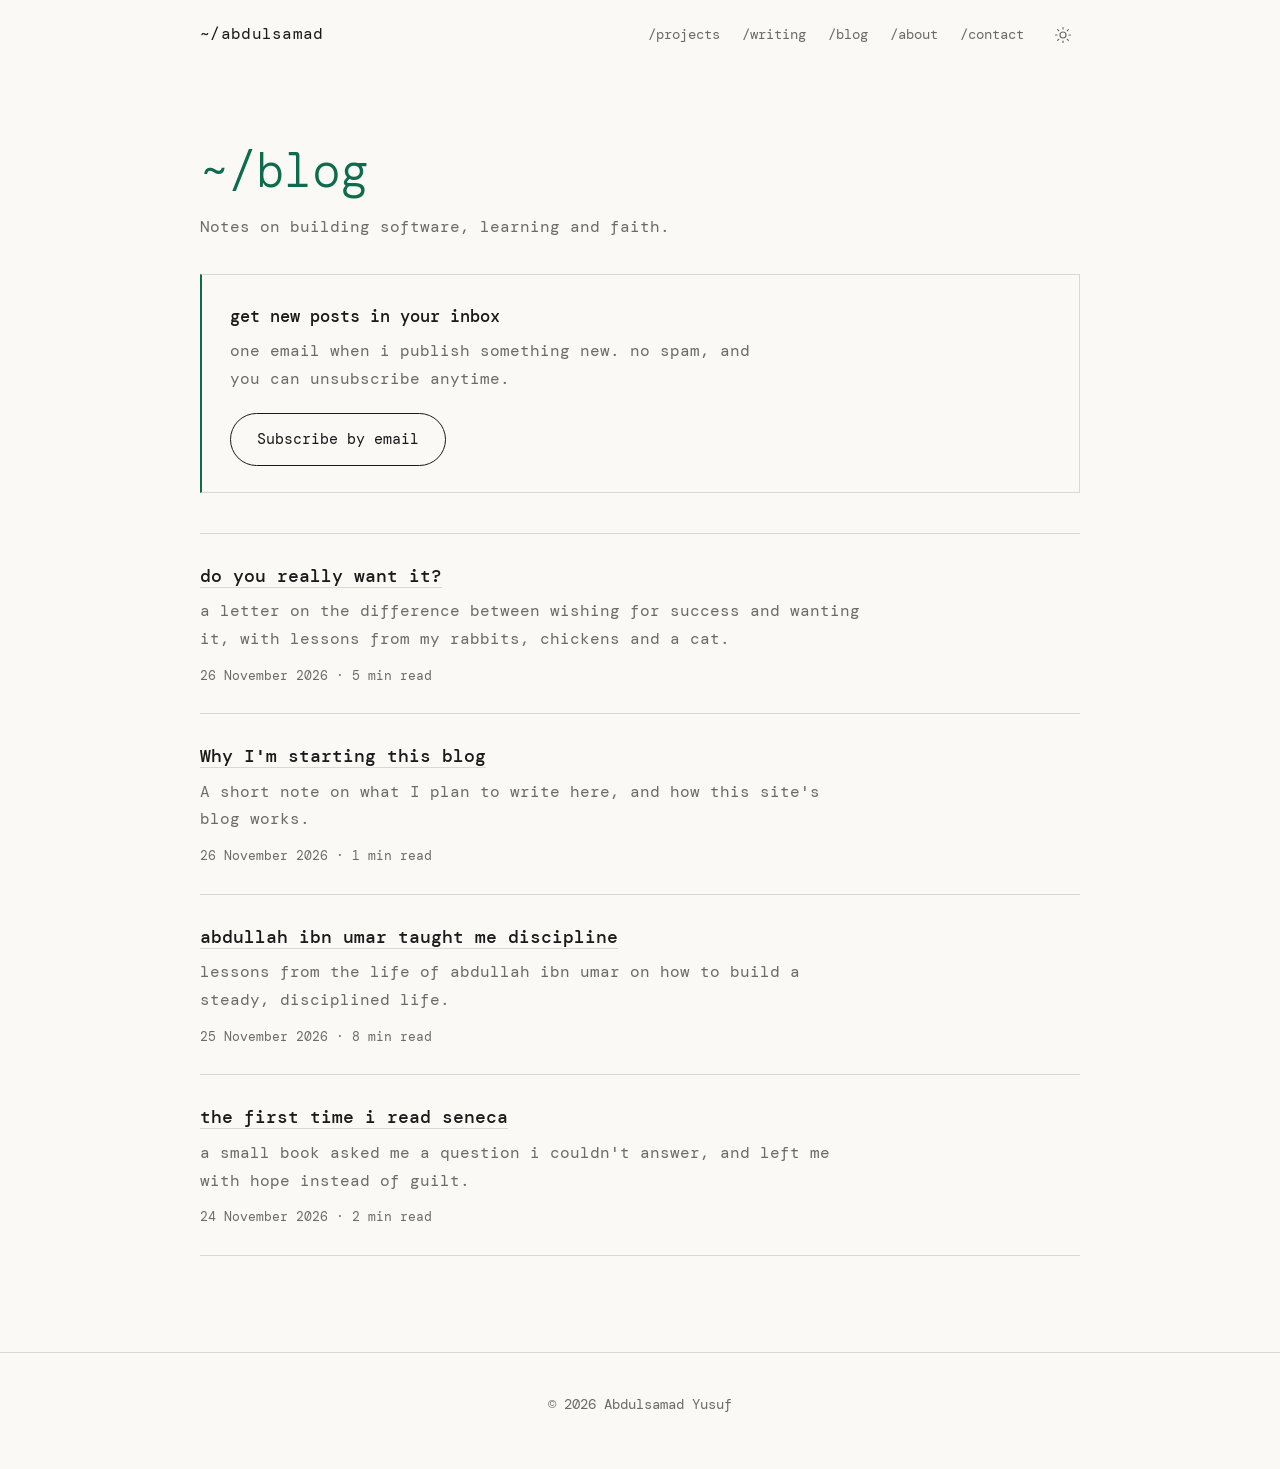
==== blog/index.html @ 69ed5ea5 "Add subscribe box to the blog and set the post dates - Subscribe-by-email box on the blog page and a" ====
<!DOCTYPE html>
<html lang="en">
<head>
  <meta charset="utf-8">
  <meta name="viewport" content="width=device-width, initial-scale=1">
  <title>Blog · Abdulsamad Yusuf</title>
  <meta name="description" content="Notes on building software, learning and faith by Abdulsamad Yusuf (Kaatib Yusuf).">
  <meta property="og:title" content="Blog · Abdulsamad Yusuf">
  <meta property="og:description" content="Notes on building software, learning and faith by Abdulsamad Yusuf (Kaatib Yusuf).">
  <meta property="og:type" content="article">
  <meta name="theme-color" content="#FAF9F6">
  <link rel="alternate" type="application/rss+xml" title="Abdulsamad Yusuf" href="../blog/feed.xml">
  <link rel="preconnect" href="https://fonts.googleapis.com">
  <link rel="preconnect" href="https://fonts.gstatic.com" crossorigin>
  <link href="https://fonts.googleapis.com/css2?family=DM+Mono:wght@300;400;500&display=swap" rel="stylesheet">
  <script>(function(){var d=document.documentElement;d.classList.add('js');var t=null;try{t=localStorage.getItem('theme')}catch(e){}if(!t)t=matchMedia('(prefers-color-scheme: dark)').matches?'dark':'light';d.setAttribute('data-theme',t);})();</script>
  <link rel="stylesheet" href="../style.css">
</head>
<body>
  <a class="skip" href="#main">Skip to content</a>
  <header class="nav" id="nav">
    <a class="brand" href="../index.html" aria-label="Home">~/abdulsamad</a>
    <div class="bar">
      <nav id="menu" aria-label="Primary">
        <a href="../index.html#projects">/projects</a>
        <a href="../index.html#writing">/writing</a>
        <a href="../blog/index.html">/blog</a>
        <a href="../index.html#about">/about</a>
        <a href="../index.html#contact">/contact</a>
      </nav>
      <button class="theme" id="theme" type="button" aria-label="Switch between light and dark theme">
        <svg class="i-sun" width="18" height="18" viewBox="0 0 24 24" fill="none" stroke="currentColor" stroke-width="1.6" stroke-linecap="round" aria-hidden="true"><circle cx="12" cy="12" r="4"/><path d="M12 2v2M12 20v2M4.9 4.9l1.4 1.4M17.7 17.7l1.4 1.4M2 12h2M20 12h2M4.9 19.1l1.4-1.4M17.7 6.3l1.4-1.4"/></svg>
        <svg class="i-moon" width="18" height="18" viewBox="0 0 24 24" fill="none" stroke="currentColor" stroke-width="1.6" stroke-linecap="round" stroke-linejoin="round" aria-hidden="true"><path d="M20 14.5A8 8 0 0 1 9.5 4a8 8 0 1 0 10.5 10.5z"/></svg>
      </button>
      <button class="burger" id="burger" type="button" aria-label="Open menu" aria-expanded="false" aria-controls="menu"><span></span><span></span><span></span></button>
    </div>
  </header>

  <main id="main">
    <section class="block blog-top">
      <div class="wrap">
        <h1 class="page-h">~/blog</h1>
        <p class="prose">Notes on building software, learning and faith.</p>
        <aside class="sub" aria-label="Subscribe by email">
          <p class="sub-t">get new posts in your inbox</p>
          <p class="sub-d">one email when i publish something new. no spam, and you can unsubscribe anytime.</p>
          <a class="pill" href="https://kaatibyuusuf.substack.com/" target="_blank" rel="noopener">Subscribe by email</a>
        </aside>
        <ul class="rows">
          <li><a class="row" href="do-you-really-want-it.html"><span class="row-title">do you really want it?</span><span class="row-desc">a letter on the difference between wishing for success and wanting it, with lessons from my rabbits, chickens and a cat.</span><span class="row-tags">26 November 2026 · 5 min read</span></a></li>
          <li><a class="row" href="why-i-am-starting-this-blog.html"><span class="row-title">Why I'm starting this blog</span><span class="row-desc">A short note on what I plan to write here, and how this site's blog works.</span><span class="row-tags">26 November 2026 · 1 min read</span></a></li>
          <li><a class="row" href="abdullah-ibn-umar-taught-me-discipline.html"><span class="row-title">abdullah ibn umar taught me discipline</span><span class="row-desc">lessons from the life of abdullah ibn umar on how to build a steady, disciplined life.</span><span class="row-tags">25 November 2026 · 8 min read</span></a></li>
          <li><a class="row" href="the-first-time-i-read-seneca.html"><span class="row-title">the first time i read seneca</span><span class="row-desc">a small book asked me a question i couldn't answer, and left me with hope instead of guilt.</span><span class="row-tags">24 November 2026 · 2 min read</span></a></li>
        </ul>
      </div>
    </section>
  </main>
  <footer class="foot"><div class="wrap">© 2026 Abdulsamad Yusuf</div></footer>
  <script src="../script.js"></script>
</body>
</html>
---- style.css ----
:root {
  --bg: #FAF9F6;
  --ink: #1A1A1A;
  --muted: #6B6B68;
  --line: #DAD8D2;
  --rule: #C4553F;
  --accent: #0E6B4D;
  --hover: #F0EEE9;
  --mono: "DM Mono", ui-monospace, SFMono-Regular, Menlo, Consolas, monospace;
  --wrap: 880px;
  color-scheme: light;
}
[data-theme="dark"] {
  --bg: #0A0A0A;
  --ink: #F0F0EE;
  --muted: #9A9A96;
  --line: #2A2A28;
  --rule: #B5584A;
  --accent: #6DBF9D;
  --hover: #141414;
  color-scheme: dark;
}

*, *::before, *::after { box-sizing: border-box; }
html { scroll-behavior: smooth; scroll-padding-top: 72px; }
body {
  margin: 0; background: var(--bg); color: var(--ink);
  font-family: var(--mono); font-weight: 400; font-size: 15.5px; line-height: 1.8;
  -webkit-font-smoothing: antialiased;
}
a { color: inherit; }
strong { font-weight: 500; color: var(--ink); }
:focus-visible { outline: 2px solid var(--accent); outline-offset: 3px; border-radius: 2px; }

.wrap { width: min(var(--wrap), 100% - 48px); margin-inline: auto; }

.skip { position: absolute; left: 16px; top: -48px; z-index: 100; background: var(--ink); color: var(--bg); padding: 8px 14px; text-decoration: none; }
.skip:focus { top: 12px; }

/* nav */
.nav {
  position: sticky; top: 0; z-index: 20;
  display: flex; align-items: center; justify-content: space-between; gap: 16px;
  padding: 18px max(24px, calc((100% - var(--wrap)) / 2));
  background: var(--bg); border-bottom: 1px solid transparent;
}
.brand { text-decoration: none; letter-spacing: .02em; }
.bar { display: flex; align-items: center; gap: 22px; }
.bar nav { display: flex; align-items: center; gap: 22px; font-size: 14px; }
.bar nav a { text-decoration: none; color: var(--muted); }
.bar nav a:hover { color: var(--ink); }
.theme {
  display: grid; place-items: center; width: 34px; height: 34px;
  background: none; border: 0; color: var(--muted); cursor: pointer; border-radius: 50%;
}
.theme:hover { color: var(--ink); background: var(--hover); }
.i-moon { display: none; }
[data-theme="dark"] .i-sun { display: none; }
[data-theme="dark"] .i-moon { display: block; }
.burger { display: none; width: 40px; height: 40px; background: none; border: 0; cursor: pointer; padding: 0; position: relative; }
.burger span { position: absolute; left: 8px; right: 8px; height: 2px; background: var(--ink); transition: transform .2s, opacity .2s; }
.burger span:nth-child(1) { top: 13px; }
.burger span:nth-child(2) { top: 19px; }
.burger span:nth-child(3) { top: 25px; }
.nav.open .burger span:nth-child(1) { transform: translateY(6px) rotate(45deg); }
.nav.open .burger span:nth-child(2) { opacity: 0; }
.nav.open .burger span:nth-child(3) { transform: translateY(-6px) rotate(-45deg); }

/* hero */
.hero {
  position: relative; overflow: hidden;
  min-height: calc(100svh - 70px);
  display: flex; align-items: center; padding: 72px 0 110px;
}
.hero .wrap { position: relative; z-index: 1; }
.notebook {
  position: absolute; inset: 0; background: var(--line); opacity: .75;
  -webkit-mask: url("data:image/svg+xml,%3Csvg xmlns='http://www.w3.org/2000/svg' width='44' height='44'%3E%3Crect y='43' width='44' height='1'/%3E%3C/svg%3E");
          mask: url("data:image/svg+xml,%3Csvg xmlns='http://www.w3.org/2000/svg' width='44' height='44'%3E%3Crect y='43' width='44' height='1'/%3E%3C/svg%3E");
}
.hero::before {
  content: ""; position: absolute; top: 0; bottom: 0;
  left: max(16px, calc((100% - var(--wrap)) / 2 - 28px));
  width: 1px; background: var(--rule); opacity: .6; z-index: 1;
}
h1 {
  margin: 0 0 30px; font-weight: 300; font-size: clamp(36px, 6.6vw, 66px);
  line-height: 1.1; letter-spacing: -.02em; max-width: 20ch;
}
.lede { margin: 0 0 44px; max-width: 64ch; font-size: 17px; line-height: 1.9; color: var(--muted); }
.lede strong { font-weight: 500; }

.actions { display: flex; flex-wrap: wrap; gap: 12px; margin: 0; }
.pill {
  display: inline-block; padding: 14px 30px;
  border: 1px solid var(--ink); border-radius: 999px;
  text-decoration: none; font-size: 14.5px; background: transparent;
  transition: background .15s, color .15s;
}
.pill:hover { background: var(--ink); color: var(--bg); }

/* blocks */
.block { padding: 96px 0; border-top: 1px solid var(--line); }
.label { margin: 0 0 36px; font-size: 14px; font-weight: 400; color: var(--accent); letter-spacing: .02em; }
.stack-label { margin-top: 72px; }
.big { margin: 0 0 24px; font-weight: 300; font-size: clamp(32px, 5.4vw, 48px); line-height: 1.15; letter-spacing: -.02em; }
.prose { max-width: 66ch; }
.prose p { margin: 0 0 1.1em; }
.prose p:last-child { margin-bottom: 0; }
p.prose { margin: 0 0 32px; color: var(--muted); }
.prose a { color: var(--ink); text-decoration-color: var(--accent); text-underline-offset: 4px; text-decoration-thickness: 2px; }
.prose em { font-style: italic; }

.rows { list-style: none; margin: 0; padding: 0; }
.rows li { border-top: 1px solid var(--line); }
.rows li:last-child { border-bottom: 1px solid var(--line); }
.row { display: block; padding: 26px 12px; margin: 0 -12px; text-decoration: none; transition: background .15s; }
a.row:hover { background: var(--hover); }
.row-title { display: block; font-size: 18px; font-weight: 500; margin-bottom: 6px; }
a.row .row-title { text-decoration: underline; text-decoration-color: var(--line); text-underline-offset: 5px; }
a.row:hover .row-title { text-decoration-color: var(--accent); }
.row-desc { display: block; max-width: 66ch; color: var(--muted); }
.row-tags { display: block; margin-top: 10px; font-size: 13px; color: var(--muted); }

.books { list-style: none; margin: 0 0 36px; padding: 0; max-width: 66ch; }
.books li { padding: 12px 0; border-top: 1px solid var(--line); }
.books li:last-child { border-bottom: 1px solid var(--line); }

.stack { list-style: none; margin: 0; padding: 0; display: flex; flex-wrap: wrap; gap: 10px; }
.stack li { padding: 5px 14px; border: 1px solid var(--line); border-radius: 999px; font-size: 13.5px; }

/* blog */
.sub { margin: 48px 0 0; padding: 26px 28px; border: 1px solid var(--line); border-left: 2px solid var(--accent); }
.sub-t { margin: 0 0 6px; font-size: 17px; font-weight: 500; }
.sub-d { margin: 0 0 20px; color: var(--muted); max-width: 52ch; }
.sub .pill { padding: 12px 26px; }
.blog-top .sub { margin: 0 0 40px; }
.blog-top { border-top: 0; padding-top: 72px; }
.page-h { margin: 0 0 16px; font-weight: 300; font-size: clamp(32px, 5.4vw, 48px); line-height: 1.15; letter-spacing: -.02em; color: var(--accent); }
.post { max-width: 700px; }
.crumb { margin: 0 0 28px; font-size: 14px; }
.crumb a { color: var(--accent); text-decoration: none; }
.crumb a:hover { text-decoration: underline; text-underline-offset: 4px; }
.post-h { margin: 0 0 14px; font-weight: 300; font-size: clamp(30px, 5vw, 46px); line-height: 1.15; letter-spacing: -.02em; max-width: none; }
.meta { margin: 0 0 44px; font-size: 13.5px; color: var(--muted); }
.muted { color: var(--muted); }
.post-body { font-size: 16px; line-height: 1.95; }
.post-body > :first-child { margin-top: 0; }
.post-body p, .post-body ul, .post-body ol, .post-body pre, .post-body blockquote { margin: 0 0 1.3em; }
.post-body h2, .post-body h3, .post-body h4 { margin: 2em 0 .6em; font-weight: 500; line-height: 1.35; }
.post-body h2 { font-size: 21px; } .post-body h3 { font-size: 18px; } .post-body h4 { font-size: 16px; }
.post-body ul, .post-body ol { padding-left: 1.4em; }
.post-body li { margin-bottom: .35em; }
.post-body a { text-decoration-color: var(--accent); text-underline-offset: 4px; text-decoration-thickness: 2px; }
.post-body code { font-family: var(--mono); font-size: .92em; background: var(--hover); border: 1px solid var(--line); border-radius: 4px; padding: 1px 6px; }
.post-body pre { background: var(--hover); border: 1px solid var(--line); border-radius: 6px; padding: 16px 18px; overflow-x: auto; line-height: 1.7; font-size: 14px; }
.post-body pre code { background: none; border: 0; padding: 0; font-size: inherit; }
.post-body blockquote { border-left: 2px solid var(--rule); padding-left: 18px; color: var(--muted); }
.post-body blockquote > :last-child { margin-bottom: 0; }
.post-body img { max-width: 100%; height: auto; border-radius: 4px; }
.post-body hr { border: 0; border-top: 1px solid var(--line); margin: 2.4em 0; }
.post-nav { display: flex; justify-content: space-between; gap: 24px; margin-top: 64px; padding-top: 28px; border-top: 1px solid var(--line); font-size: 14.5px; }
.post-nav a { display: block; max-width: 48%; text-decoration: none; }
.post-nav a:hover { color: var(--accent); }
.post-nav a span { display: block; font-size: 13px; }
.post-nav a.r { text-align: right; margin-left: auto; }

/* contact links */
.links { list-style: none; margin: 0; padding: 0; display: flex; flex-wrap: wrap; gap: 12px; }
.pill.wide { display: flex; align-items: center; gap: 10px; border-color: var(--line); color: var(--muted); padding: 13px 26px; }
.pill.wide:hover { background: var(--hover); color: var(--ink); border-color: var(--muted); }
.ic { font-size: 13px; opacity: .8; }

.foot { padding: 40px 0 52px; border-top: 1px solid var(--line); color: var(--muted); font-size: 13.5px; text-align: center; }

/* intro */
.intro {
  position: fixed; inset: 0; z-index: 200; display: none;
  background: var(--bg); align-items: center; justify-content: center;
  transition: opacity .5s ease, visibility .5s;
}
.js:not(.no-intro) .intro { display: flex; }
.intro.done { opacity: 0; visibility: hidden; }
.intro-term { width: min(420px, 100% - 48px); font-size: 16px; line-height: 2; }
.prompt { color: var(--accent); }
.out { color: var(--muted); min-height: 2em; padding-left: 1.4em; }
.caret::after {
  content: ""; display: inline-block; width: .55em; height: 1.05em;
  background: var(--ink); vertical-align: -.2em; margin-left: 2px;
  animation: blink 1s steps(1) infinite;
}
@keyframes blink { 50% { opacity: 0; } }

@media (max-width: 720px) {
  .hero::before { left: 10px; }
  body { font-size: 15px; }
  .nav { padding: 10px 20px; border-bottom-color: var(--line); }
  .burger { display: block; }
  .bar { gap: 4px; }
  .bar nav {
    position: absolute; left: 0; right: 0; top: 100%;
    flex-direction: column; align-items: flex-start; gap: 0;
    background: var(--bg); border-bottom: 1px solid var(--line);
    padding: 8px 20px 16px; font-size: 16px;
    display: none;
  }
  .nav.open .bar nav { display: flex; }
  .bar nav a { padding: 10px 0; width: 100%; }
  .hero { padding: 56px 0 80px; }
  .block { padding: 68px 0; }
  .wrap { width: calc(100% - 40px); }
  .lede { font-size: 16px; }
  .actions .pill { flex: 0 0 auto; }
  .links { flex-direction: column; }
  .pill.wide { width: 100%; border-radius: 999px; padding: 15px 24px; }
}
@media (prefers-reduced-motion: reduce) {
  html { scroll-behavior: auto; }
  .intro { display: none !important; }
  * { transition: none !important; animation: none !important; }
}
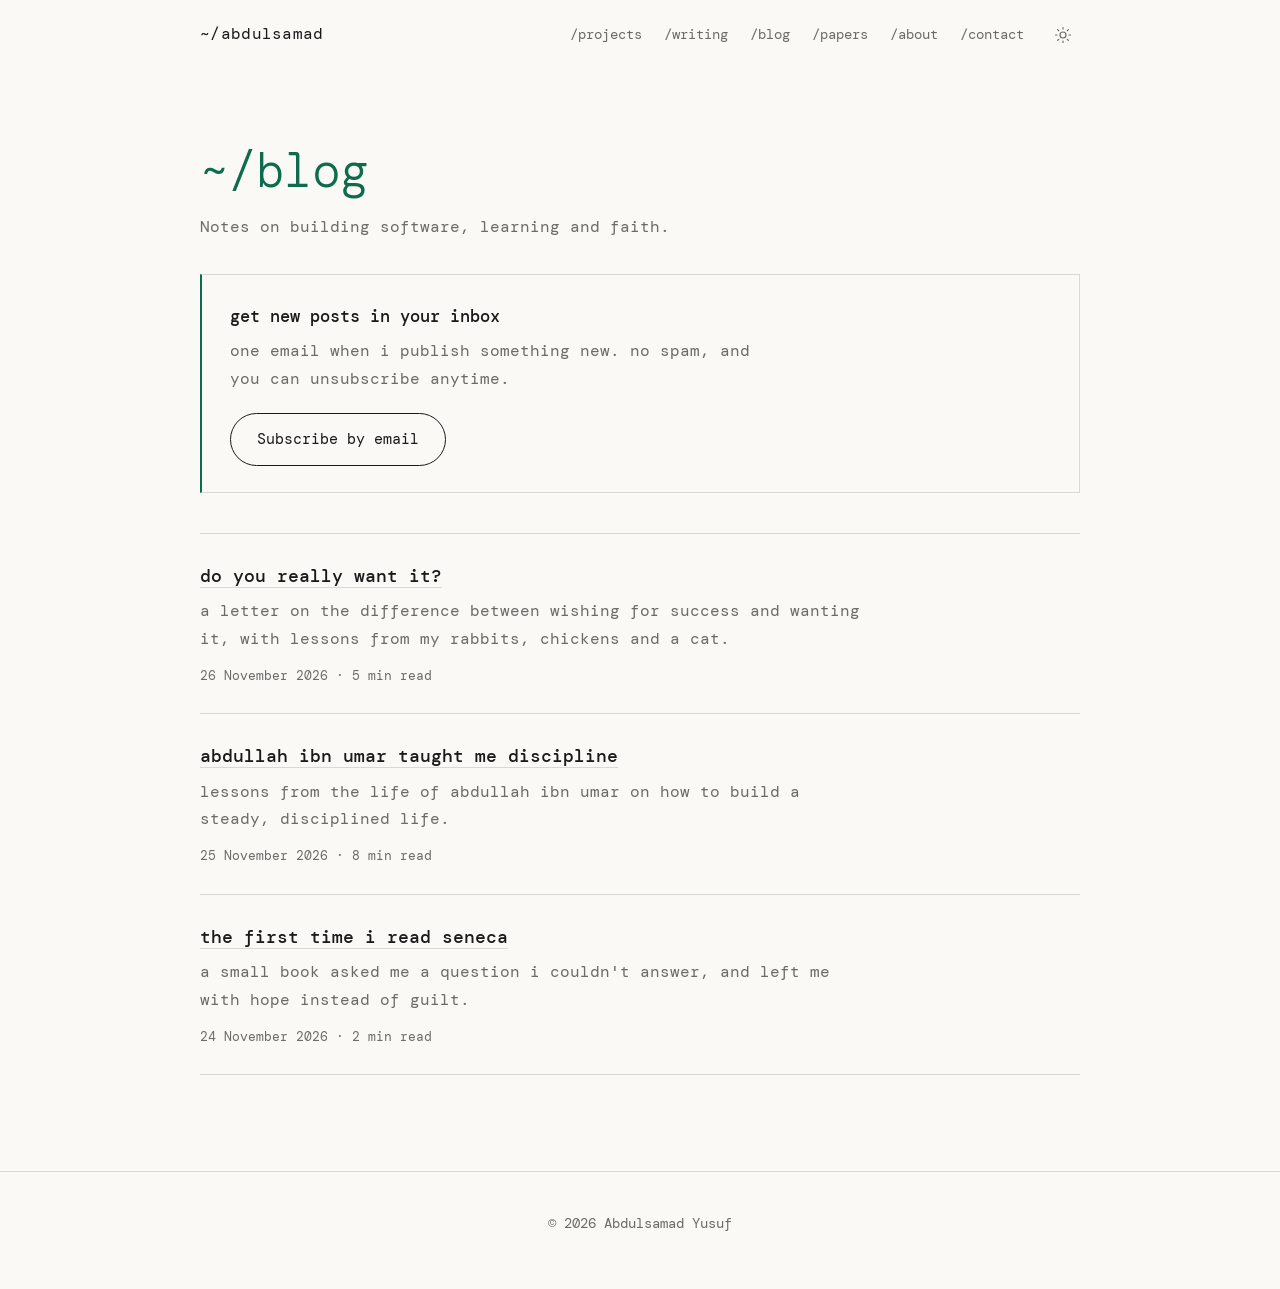
==== commit 3df3825a: "Add papers section - ~/papers with three papers and a short note on each - /papers nav link on home " ====
--- a/blog/index.html
+++ b/blog/index.html
@@ -25,6 +25,7 @@
         <a href="../index.html#projects">/projects</a>
         <a href="../index.html#writing">/writing</a>
         <a href="../blog/index.html">/blog</a>
+        <a href="../index.html#papers">/papers</a>
         <a href="../index.html#about">/about</a>
         <a href="../index.html#contact">/contact</a>
       </nav>
@@ -48,7 +49,6 @@
         </aside>
         <ul class="rows">
           <li><a class="row" href="do-you-really-want-it.html"><span class="row-title">do you really want it?</span><span class="row-desc">a letter on the difference between wishing for success and wanting it, with lessons from my rabbits, chickens and a cat.</span><span class="row-tags">26 November 2026 · 5 min read</span></a></li>
-          <li><a class="row" href="why-i-am-starting-this-blog.html"><span class="row-title">Why I'm starting this blog</span><span class="row-desc">A short note on what I plan to write here, and how this site's blog works.</span><span class="row-tags">26 November 2026 · 1 min read</span></a></li>
           <li><a class="row" href="abdullah-ibn-umar-taught-me-discipline.html"><span class="row-title">abdullah ibn umar taught me discipline</span><span class="row-desc">lessons from the life of abdullah ibn umar on how to build a steady, disciplined life.</span><span class="row-tags">25 November 2026 · 8 min read</span></a></li>
           <li><a class="row" href="the-first-time-i-read-seneca.html"><span class="row-title">the first time i read seneca</span><span class="row-desc">a small book asked me a question i couldn't answer, and left me with hope instead of guilt.</span><span class="row-tags">24 November 2026 · 2 min read</span></a></li>
         </ul>
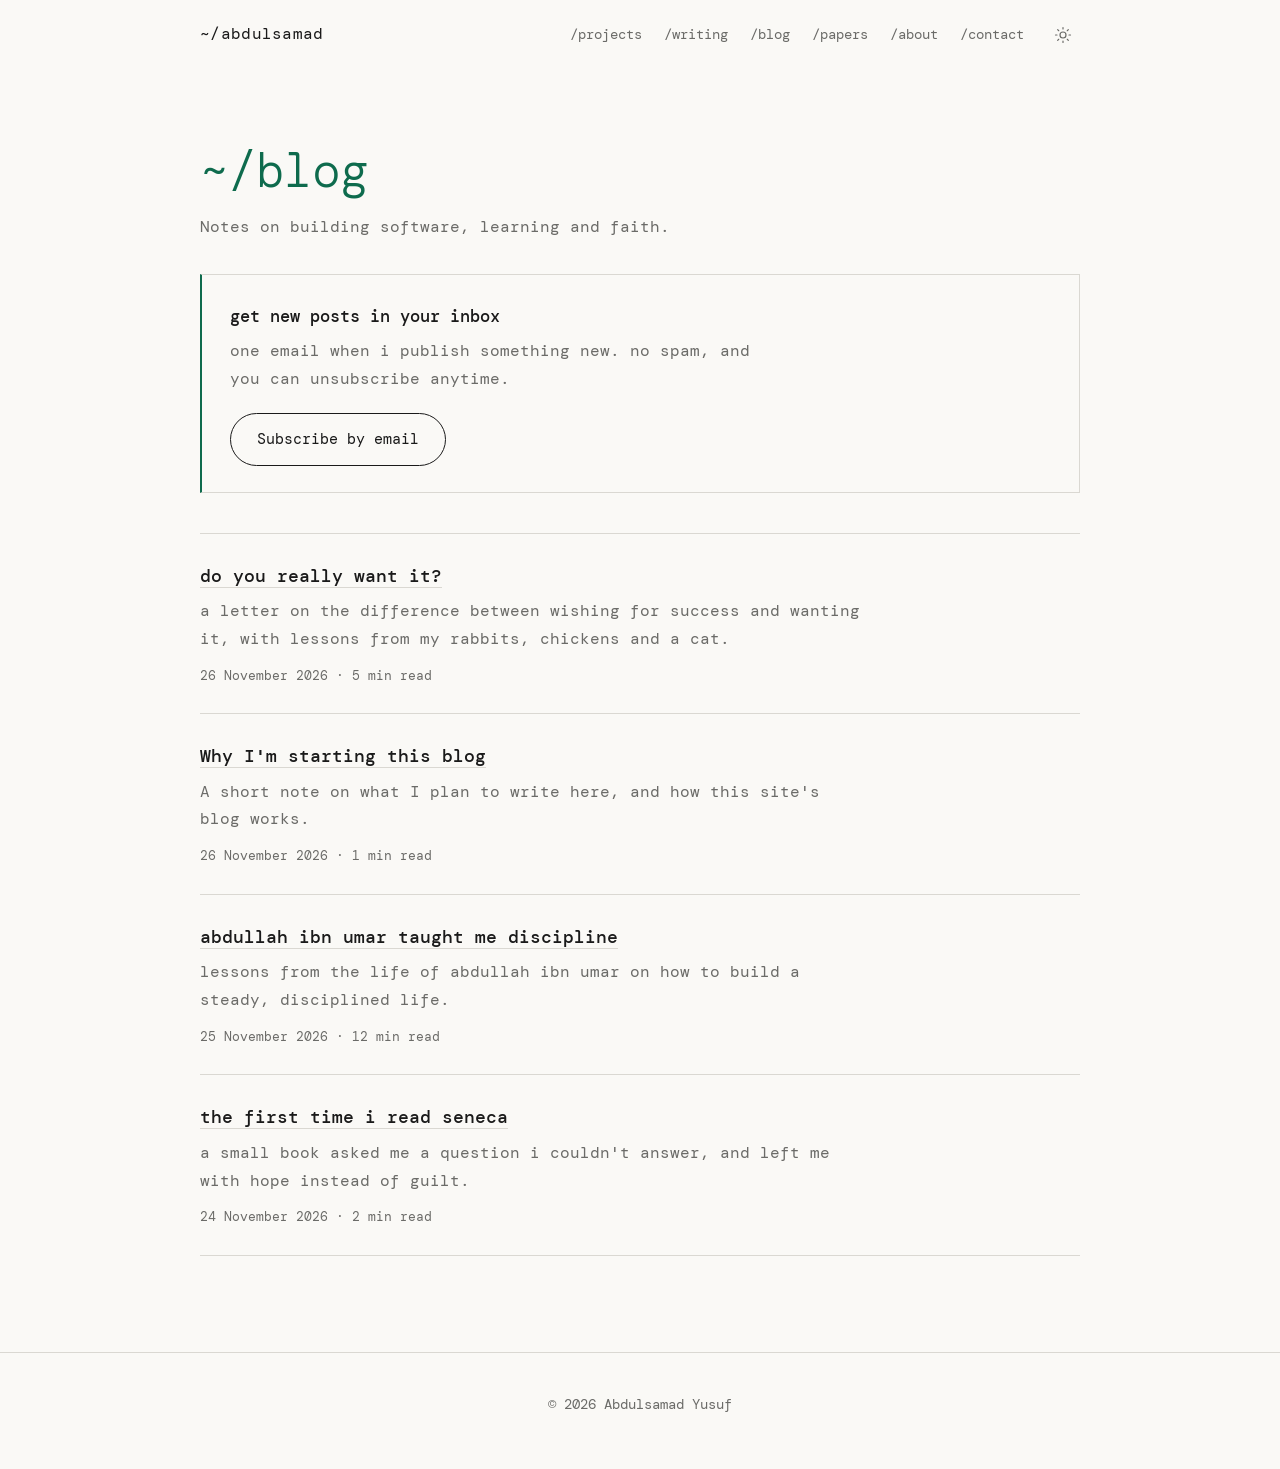
==== commit 28bb3015: "Rewrite Abdullah ibn Umar post in a more authoritative voice - Replace post body with the revised te" ====
--- a/blog/index.html
+++ b/blog/index.html
@@ -49,7 +49,8 @@
         </aside>
         <ul class="rows">
           <li><a class="row" href="do-you-really-want-it.html"><span class="row-title">do you really want it?</span><span class="row-desc">a letter on the difference between wishing for success and wanting it, with lessons from my rabbits, chickens and a cat.</span><span class="row-tags">26 November 2026 · 5 min read</span></a></li>
-          <li><a class="row" href="abdullah-ibn-umar-taught-me-discipline.html"><span class="row-title">abdullah ibn umar taught me discipline</span><span class="row-desc">lessons from the life of abdullah ibn umar on how to build a steady, disciplined life.</span><span class="row-tags">25 November 2026 · 8 min read</span></a></li>
+          <li><a class="row" href="why-i-am-starting-this-blog.html"><span class="row-title">Why I'm starting this blog</span><span class="row-desc">A short note on what I plan to write here, and how this site's blog works.</span><span class="row-tags">26 November 2026 · 1 min read</span></a></li>
+          <li><a class="row" href="abdullah-ibn-umar-taught-me-discipline.html"><span class="row-title">abdullah ibn umar taught me discipline</span><span class="row-desc">lessons from the life of abdullah ibn umar on how to build a steady, disciplined life.</span><span class="row-tags">25 November 2026 · 12 min read</span></a></li>
           <li><a class="row" href="the-first-time-i-read-seneca.html"><span class="row-title">the first time i read seneca</span><span class="row-desc">a small book asked me a question i couldn't answer, and left me with hope instead of guilt.</span><span class="row-tags">24 November 2026 · 2 min read</span></a></li>
         </ul>
       </div>
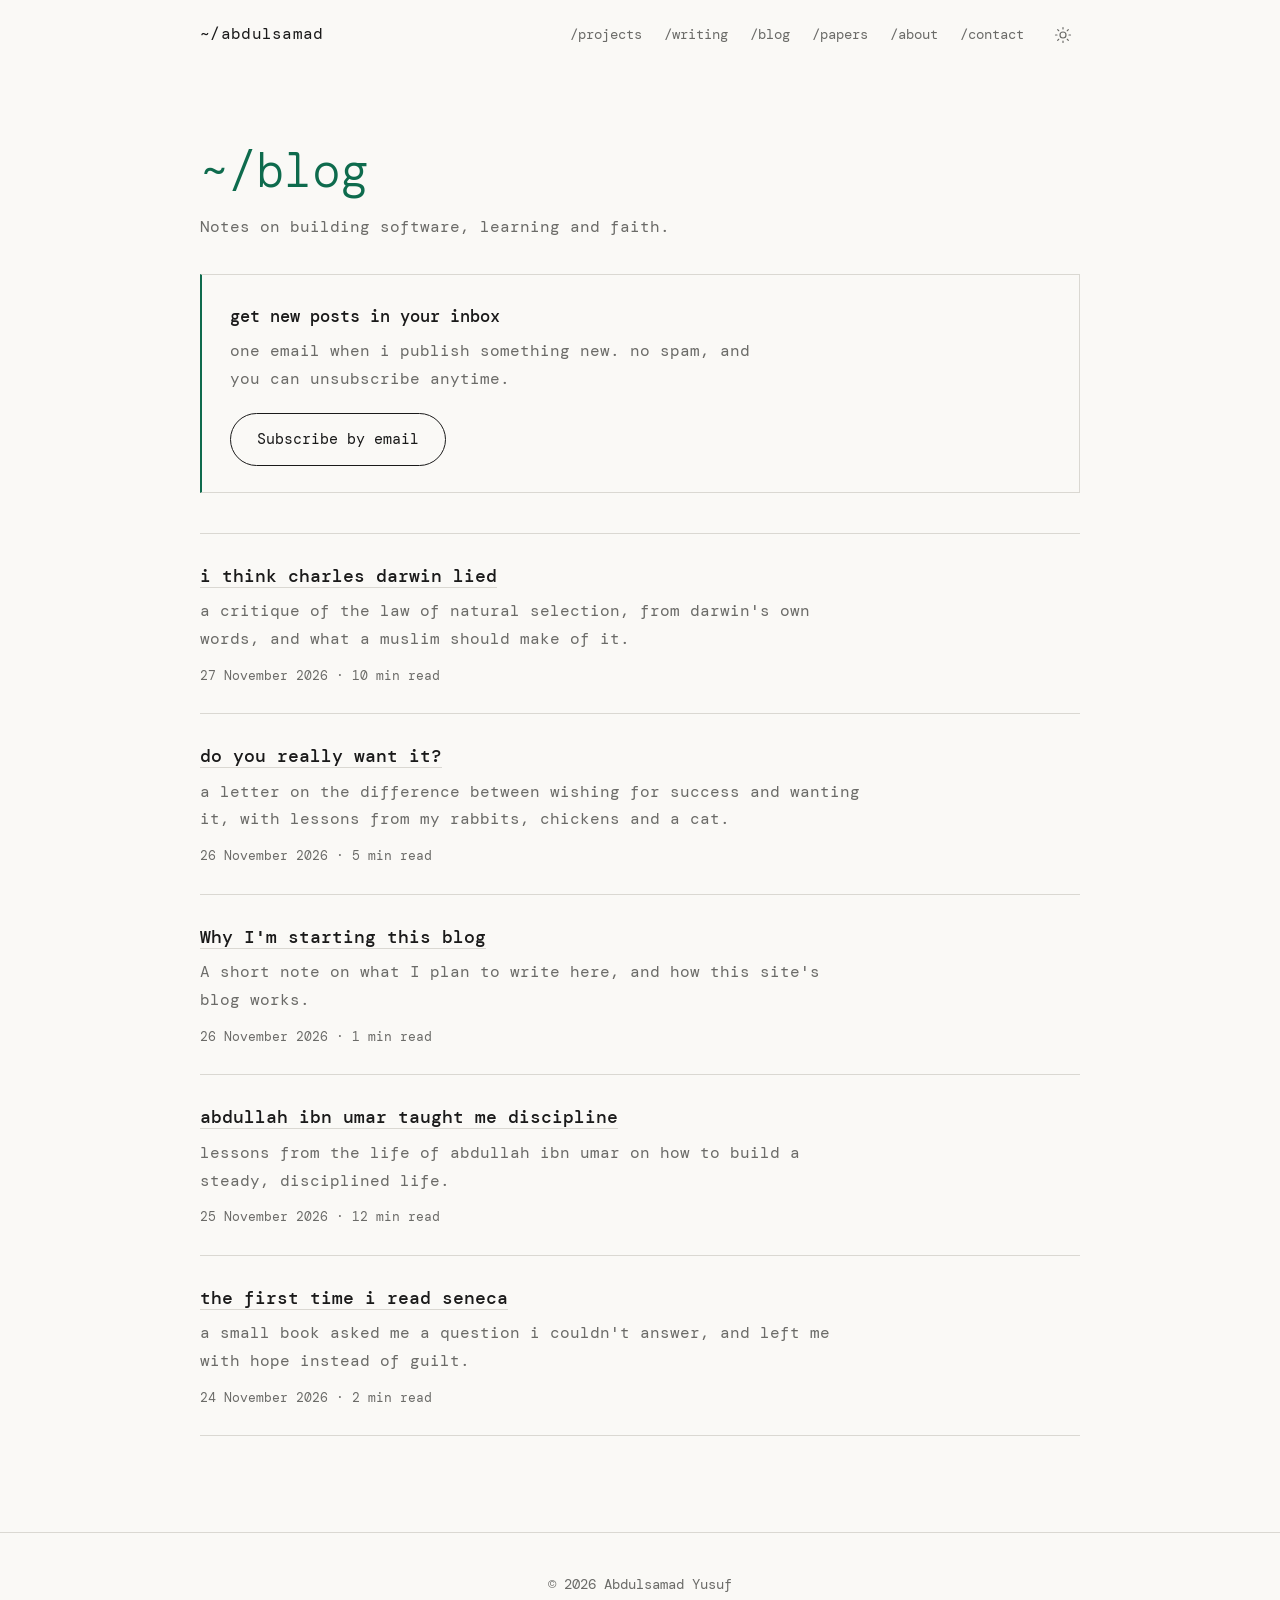
==== commit 371c1d3e: "Add blog post: i think charles darwin lied - New post on natural selection, from darwin's own words " ====
--- a/blog/index.html
+++ b/blog/index.html
@@ -48,6 +48,7 @@
           <a class="pill" href="https://kaatibyuusuf.substack.com/" target="_blank" rel="noopener">Subscribe by email</a>
         </aside>
         <ul class="rows">
+          <li><a class="row" href="i-think-charles-darwin-lied.html"><span class="row-title">i think charles darwin lied</span><span class="row-desc">a critique of the law of natural selection, from darwin's own words, and what a muslim should make of it.</span><span class="row-tags">27 November 2026 · 10 min read</span></a></li>
           <li><a class="row" href="do-you-really-want-it.html"><span class="row-title">do you really want it?</span><span class="row-desc">a letter on the difference between wishing for success and wanting it, with lessons from my rabbits, chickens and a cat.</span><span class="row-tags">26 November 2026 · 5 min read</span></a></li>
           <li><a class="row" href="why-i-am-starting-this-blog.html"><span class="row-title">Why I'm starting this blog</span><span class="row-desc">A short note on what I plan to write here, and how this site's blog works.</span><span class="row-tags">26 November 2026 · 1 min read</span></a></li>
           <li><a class="row" href="abdullah-ibn-umar-taught-me-discipline.html"><span class="row-title">abdullah ibn umar taught me discipline</span><span class="row-desc">lessons from the life of abdullah ibn umar on how to build a steady, disciplined life.</span><span class="row-tags">25 November 2026 · 12 min read</span></a></li>
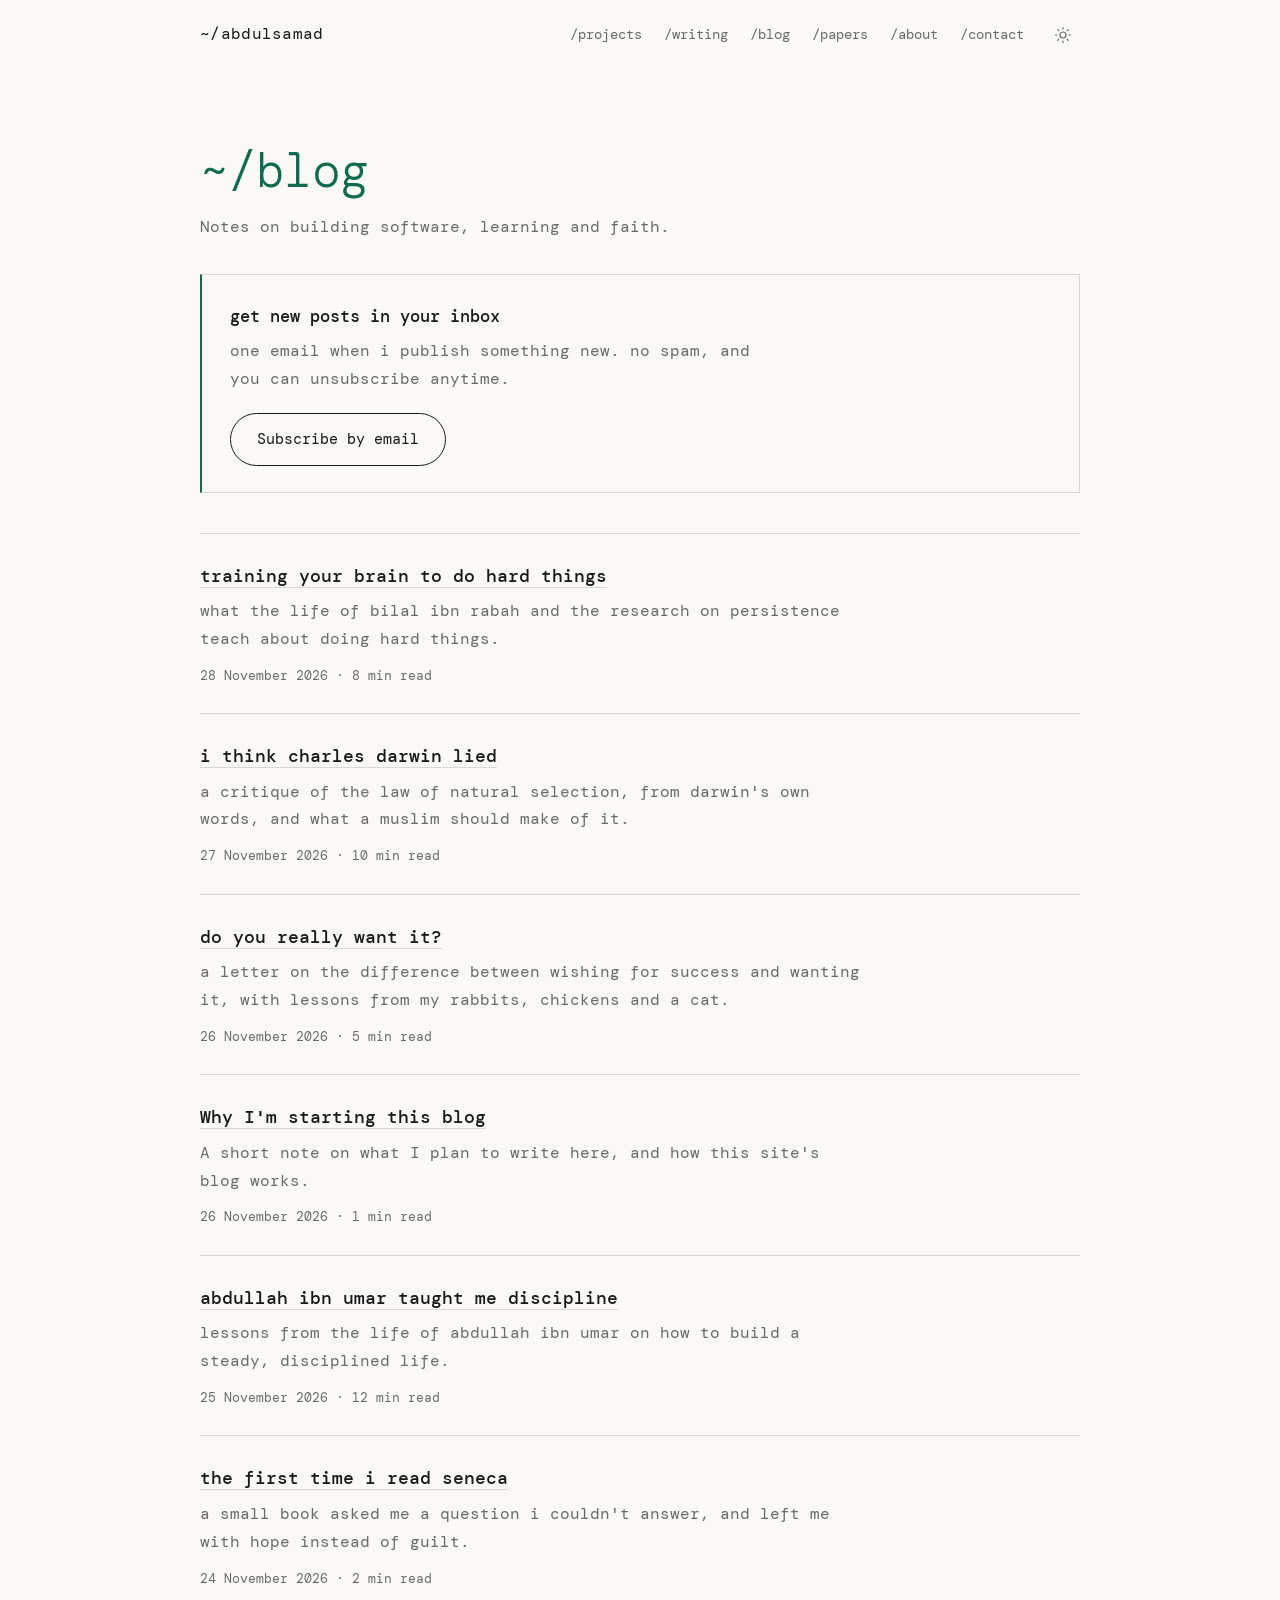
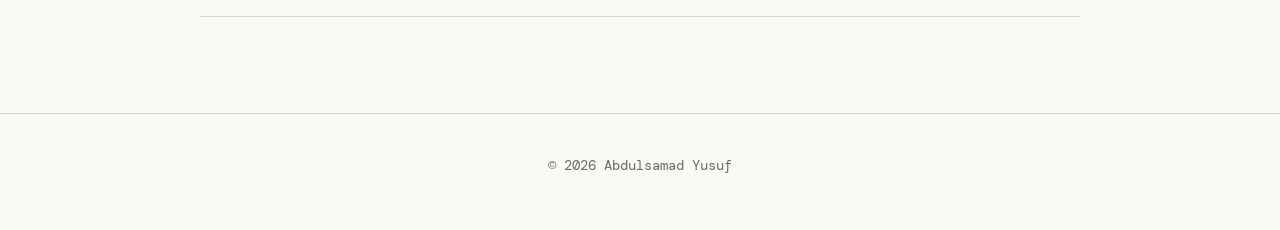
==== commit 4411d37d: "Add blog post: training your brain to do hard things - New post built on the life of Bilal ibn Rabah" ====
--- a/blog/index.html
+++ b/blog/index.html
@@ -48,6 +48,7 @@
           <a class="pill" href="https://kaatibyuusuf.substack.com/" target="_blank" rel="noopener">Subscribe by email</a>
         </aside>
         <ul class="rows">
+          <li><a class="row" href="training-your-brain-to-do-hard-things.html"><span class="row-title">training your brain to do hard things</span><span class="row-desc">what the life of bilal ibn rabah and the research on persistence teach about doing hard things.</span><span class="row-tags">28 November 2026 · 8 min read</span></a></li>
           <li><a class="row" href="i-think-charles-darwin-lied.html"><span class="row-title">i think charles darwin lied</span><span class="row-desc">a critique of the law of natural selection, from darwin's own words, and what a muslim should make of it.</span><span class="row-tags">27 November 2026 · 10 min read</span></a></li>
           <li><a class="row" href="do-you-really-want-it.html"><span class="row-title">do you really want it?</span><span class="row-desc">a letter on the difference between wishing for success and wanting it, with lessons from my rabbits, chickens and a cat.</span><span class="row-tags">26 November 2026 · 5 min read</span></a></li>
           <li><a class="row" href="why-i-am-starting-this-blog.html"><span class="row-title">Why I'm starting this blog</span><span class="row-desc">A short note on what I plan to write here, and how this site's blog works.</span><span class="row-tags">26 November 2026 · 1 min read</span></a></li>
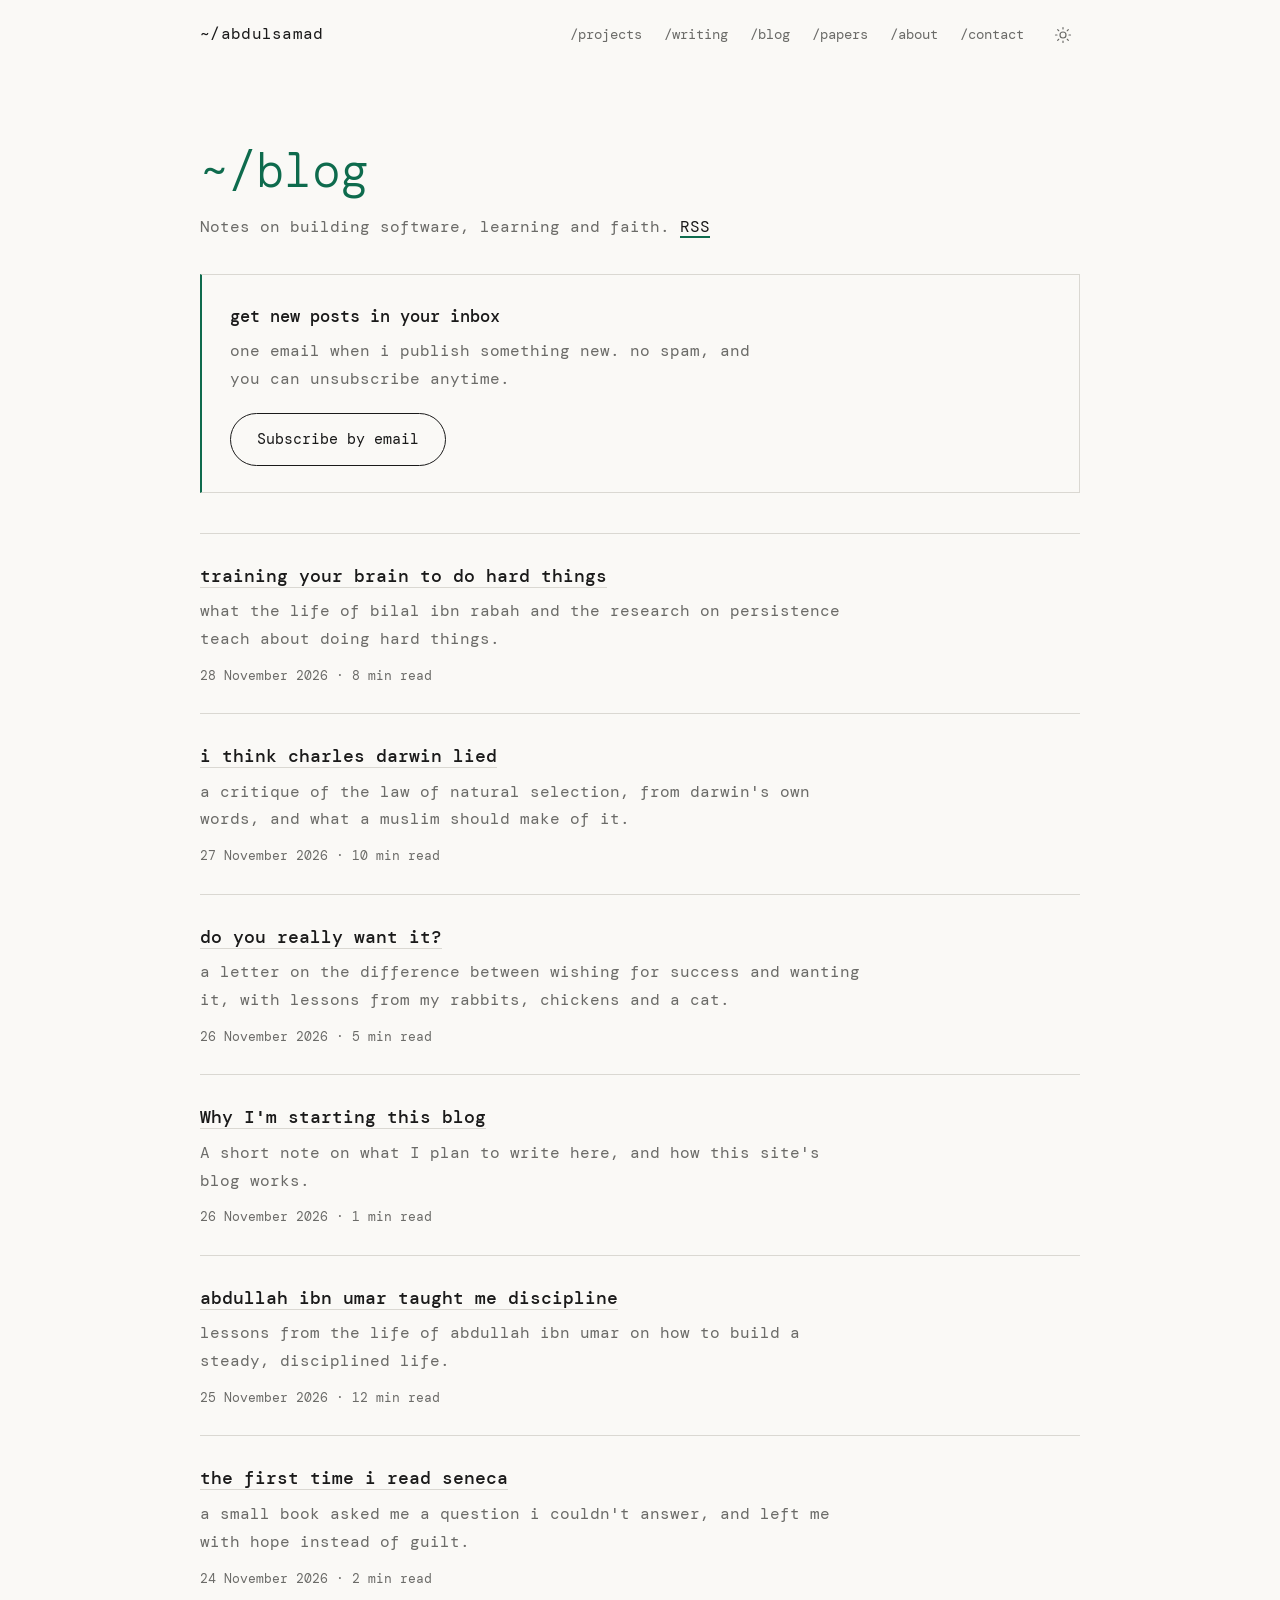
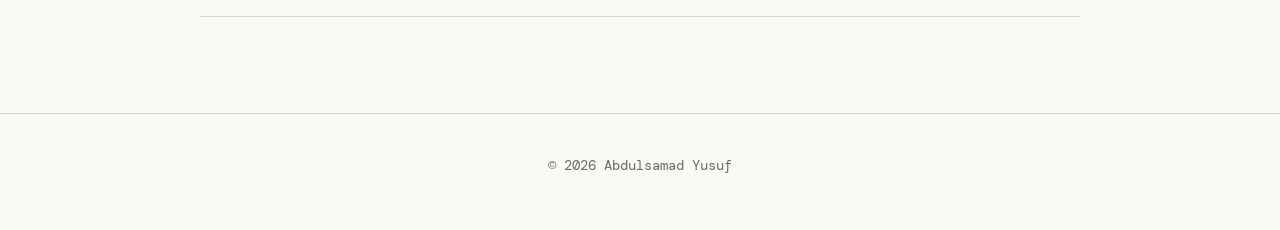
==== commit 44384a5a: "Add latest-post line, 404 page and RSS link - Homepage shows the newest post, updated by build-blog." ====
--- a/blog/index.html
+++ b/blog/index.html
@@ -41,7 +41,7 @@
     <section class="block blog-top">
       <div class="wrap">
         <h1 class="page-h">~/blog</h1>
-        <p class="prose">Notes on building software, learning and faith.</p>
+        <p class="prose">Notes on building software, learning and faith. <a href="feed.xml">RSS</a></p>
         <aside class="sub" aria-label="Subscribe by email">
           <p class="sub-t">get new posts in your inbox</p>
           <p class="sub-d">one email when i publish something new. no spam, and you can unsubscribe anytime.</p>
--- a/style.css
+++ b/style.css
@@ -219,3 +219,16 @@
   .intro { display: none !important; }
   * { transition: none !important; animation: none !important; }
 }
+
+/* reading */
+.books li { display: flex; flex-wrap: wrap; justify-content: space-between; gap: 2px 24px; }
+.bk-a { color: var(--muted); font-size: 14px; }
+.shelf { max-width: 700px; }
+.shelf-h { margin: 44px 0 12px; font-size: 14px; font-weight: 400; color: var(--accent); letter-spacing: .02em; }
+
+/* latest post */
+.latest { margin: 24px 0 0; font-size: 14.5px; color: var(--muted); }
+.latest a { color: var(--ink); text-decoration-color: var(--accent); text-underline-offset: 4px; text-decoration-thickness: 2px; }
+/* 404 */
+.nf { max-width: 52ch; }
+.nf .page-h { margin-bottom: 20px; }
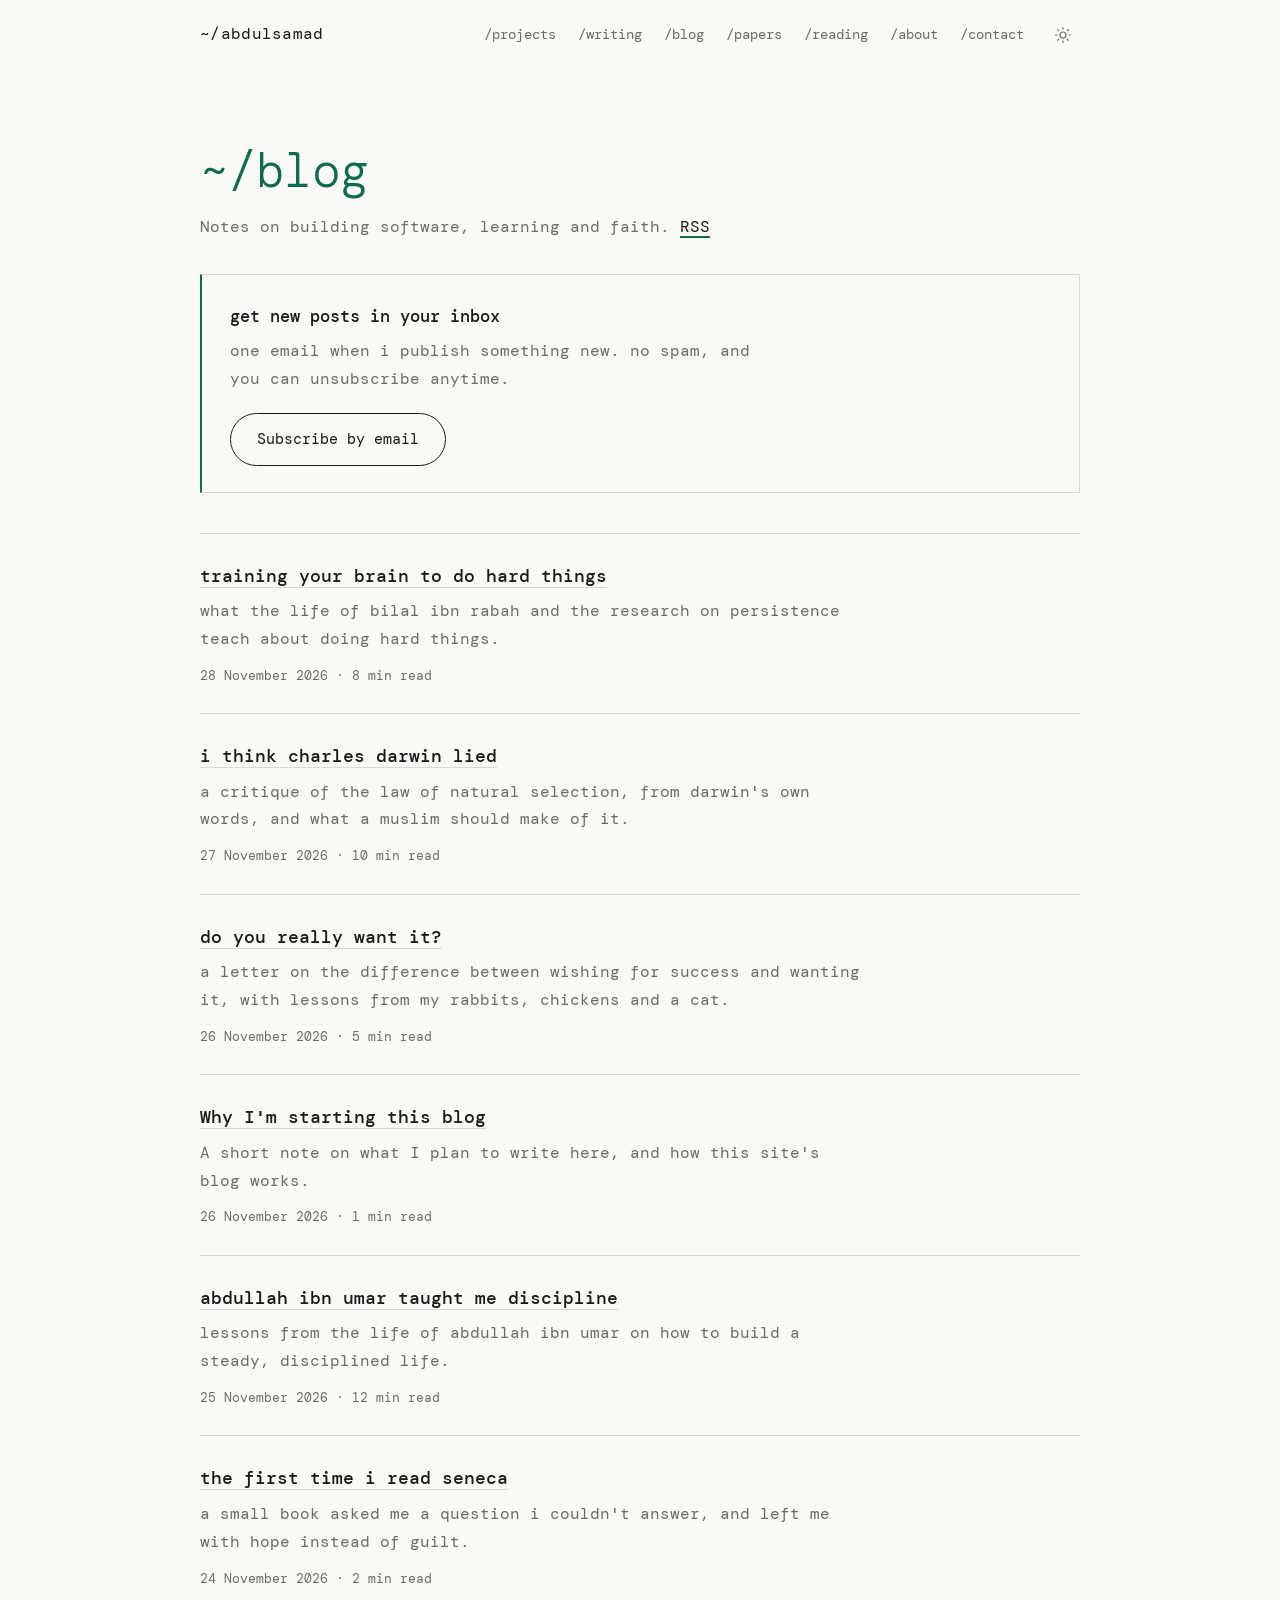
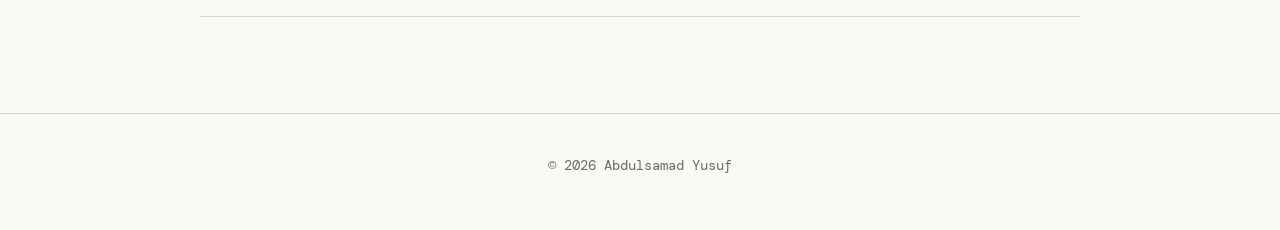
==== commit 68811db4: "Add /reading to the menu - /reading link in the nav on home, blog, reading and 404 pages" ====
--- a/blog/index.html
+++ b/blog/index.html
@@ -26,6 +26,7 @@
         <a href="../index.html#writing">/writing</a>
         <a href="../blog/index.html">/blog</a>
         <a href="../index.html#papers">/papers</a>
+        <a href="../index.html#reading">/reading</a>
         <a href="../index.html#about">/about</a>
         <a href="../index.html#contact">/contact</a>
       </nav>
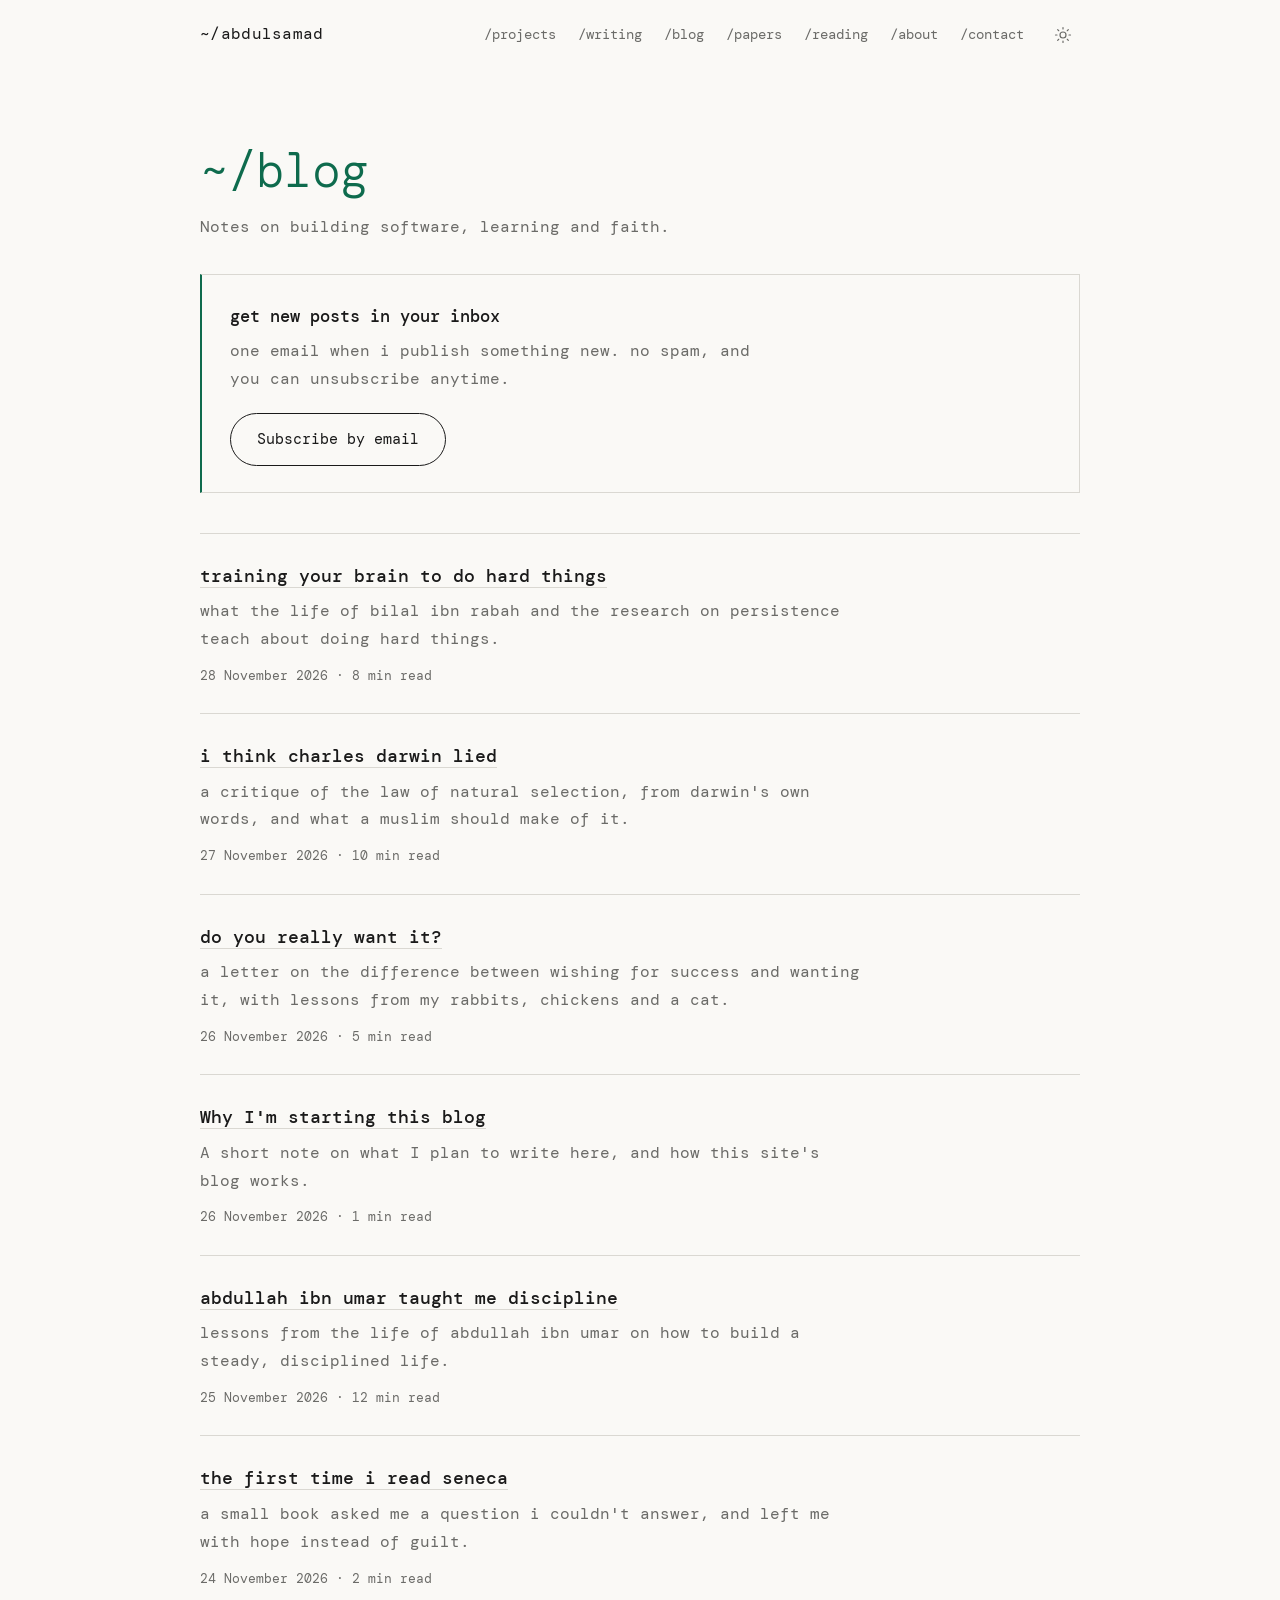
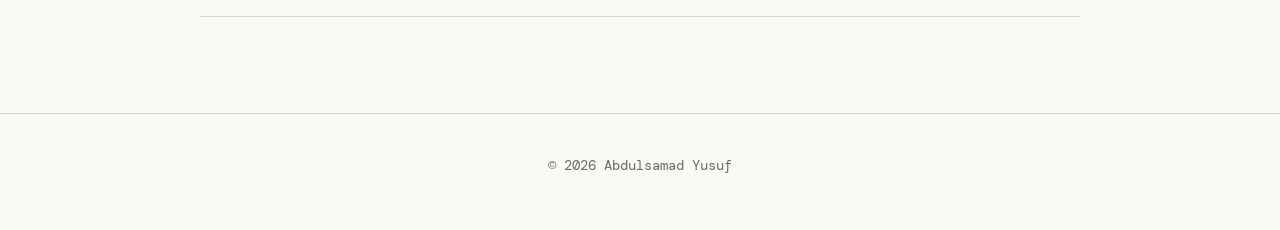
==== commit 2817381b: "Remove RSS link and now block, notebook on hero only - Remove RSS link from the blog index - Remove " ====
--- a/blog/index.html
+++ b/blog/index.html
@@ -42,7 +42,7 @@
     <section class="block blog-top">
       <div class="wrap">
         <h1 class="page-h">~/blog</h1>
-        <p class="prose">Notes on building software, learning and faith. <a href="feed.xml">RSS</a></p>
+        <p class="prose">Notes on building software, learning and faith.</p>
         <aside class="sub" aria-label="Subscribe by email">
           <p class="sub-t">get new posts in your inbox</p>
           <p class="sub-d">one email when i publish something new. no spam, and you can unsubscribe anytime.</p>
--- a/style.css
+++ b/style.css
@@ -232,3 +232,4 @@
 /* 404 */
 .nf { max-width: 52ch; }
 .nf .page-h { margin-bottom: 20px; }
+
